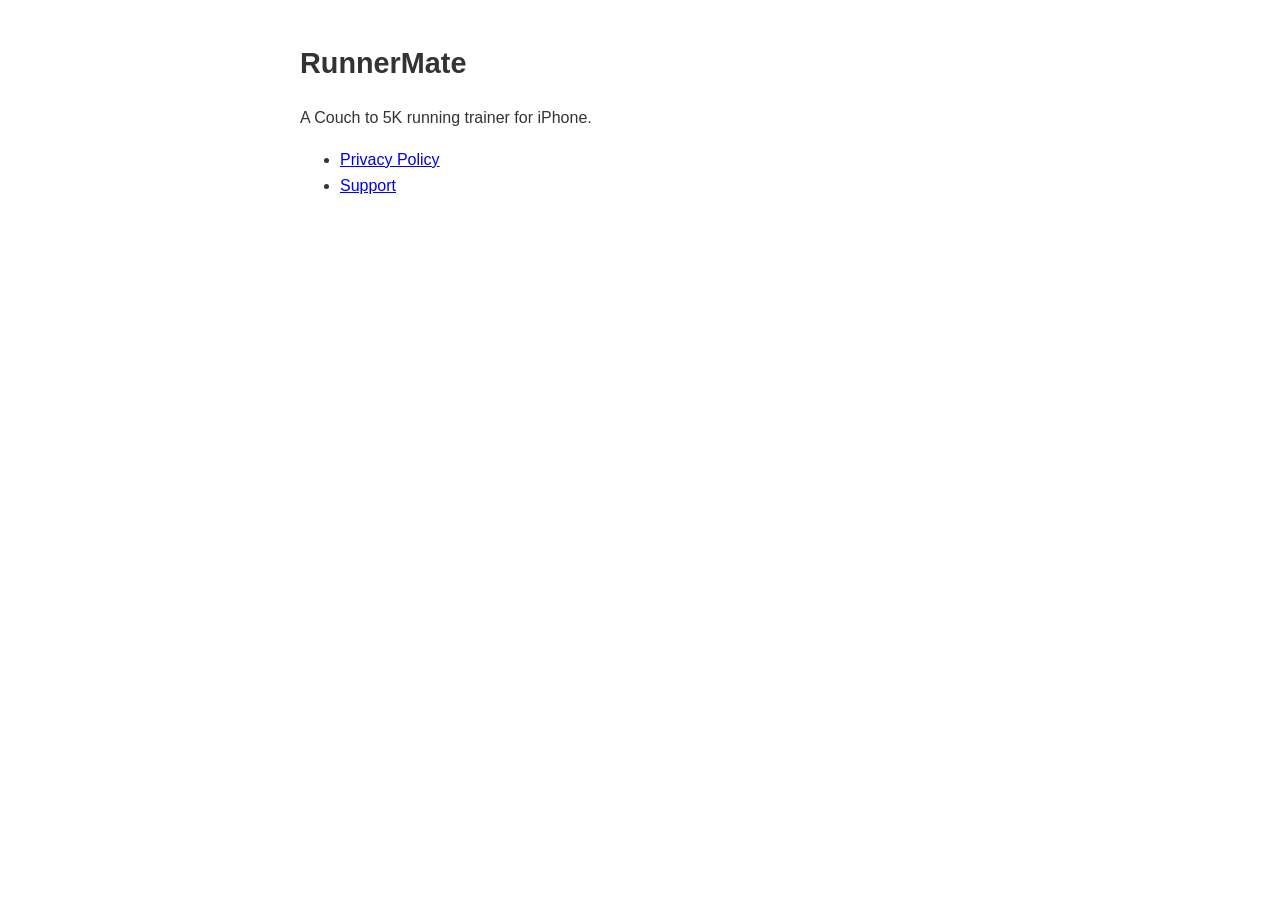
==== index.html @ 32464c98 "Add site pages, app-ads.txt, and CNAME for r.ac.nz Privacy policy and support pages copied from the " ====
<!DOCTYPE html>
<html lang="en">
<head>
  <meta charset="UTF-8">
  <meta name="viewport" content="width=device-width, initial-scale=1">
  <title>RunnerMate</title>
  <style>
    body { font-family: -apple-system, sans-serif; max-width: 680px; margin: 40px auto; padding: 0 20px; line-height: 1.6; color: #333; }
    h1 { font-size: 1.8rem; }
  </style>
</head>
<body>
  <h1>RunnerMate</h1>
  <p>A Couch to 5K running trainer for iPhone.</p>
  <ul>
    <li><a href="privacy-policy.html">Privacy Policy</a></li>
    <li><a href="support.html">Support</a></li>
  </ul>
</body>
</html>
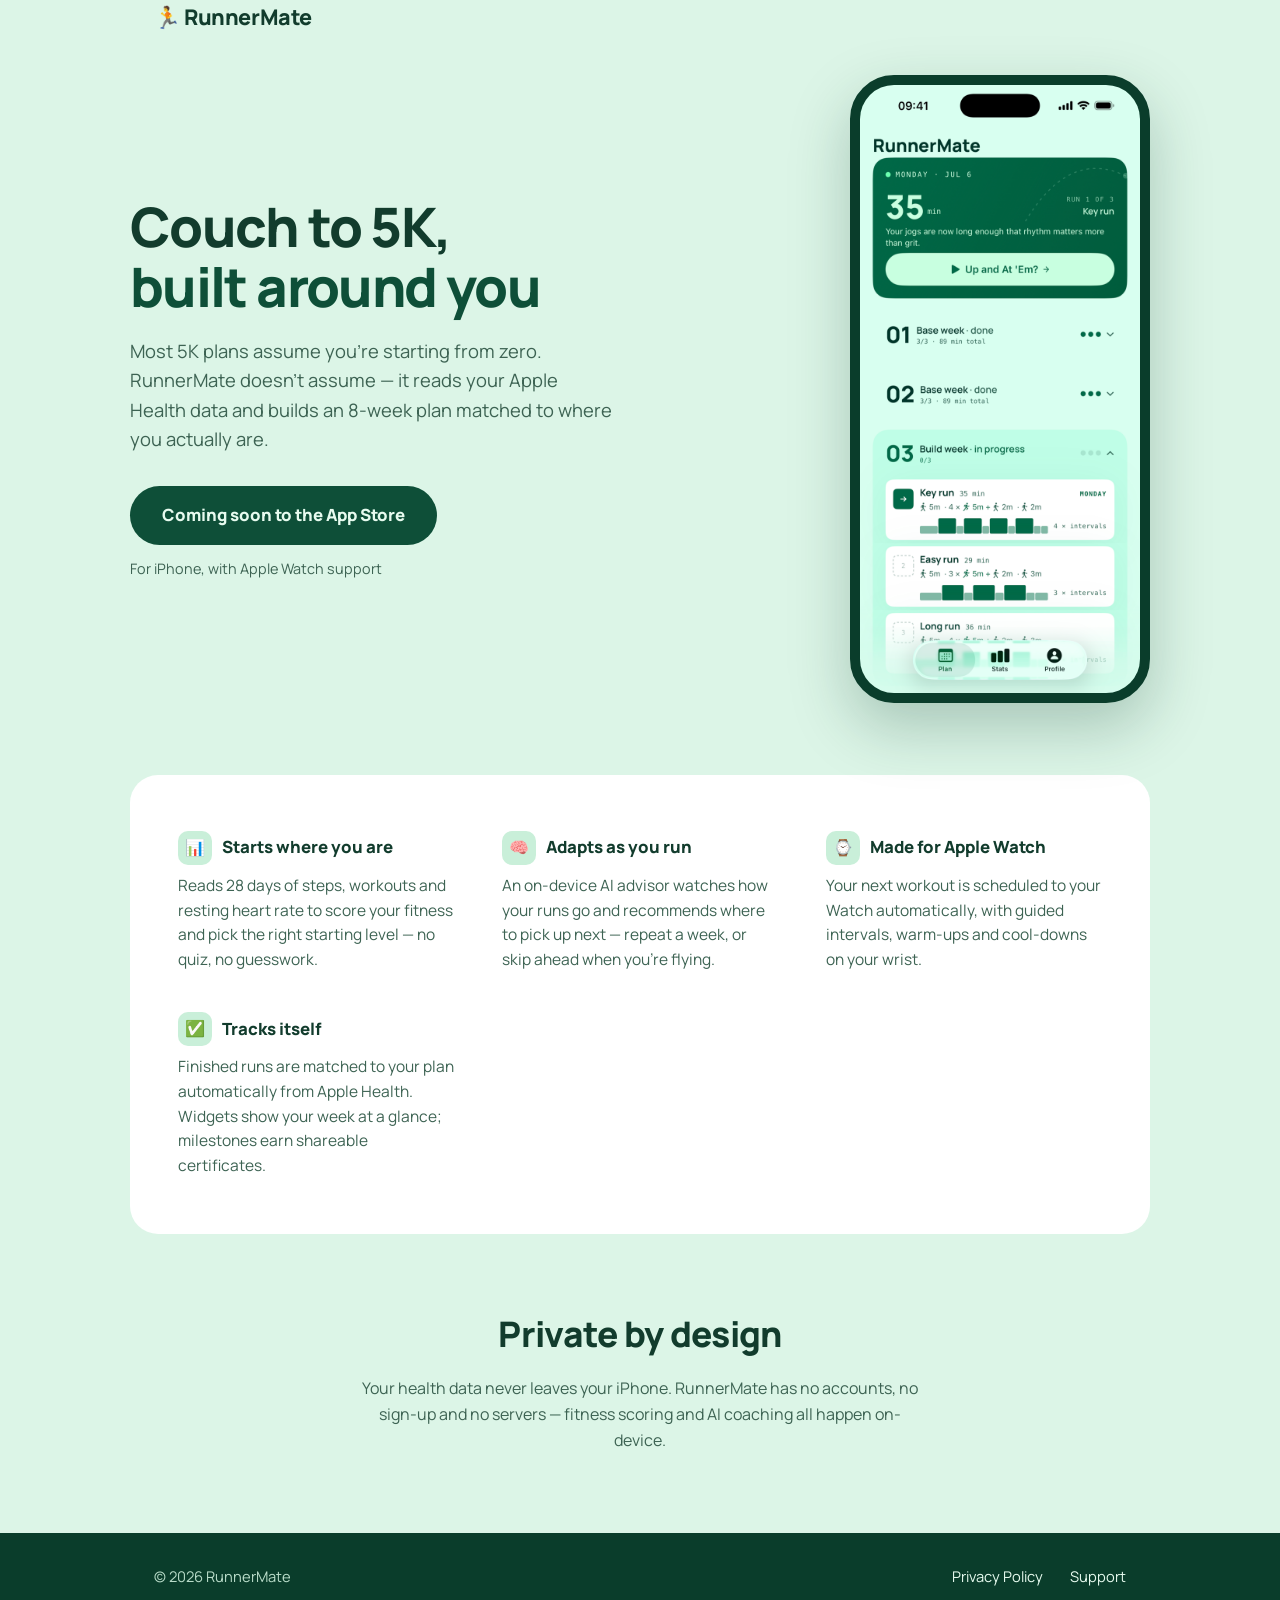
==== commit c690cb4d: "Replace placeholder index with landing page Hero with app screenshot in a phone frame, feature grid," ====
--- a/index.html
+++ b/index.html
@@ -3,18 +3,199 @@
 <head>
   <meta charset="UTF-8">
   <meta name="viewport" content="width=device-width, initial-scale=1">
-  <title>RunnerMate</title>
+  <title>RunnerMate — Couch to 5K, built around you</title>
+  <meta name="description" content="RunnerMate reads your Apple Health data and builds an 8-week Couch to 5K plan matched to your current fitness. Private by design — no accounts, no servers.">
+  <link rel="preconnect" href="https://fonts.googleapis.com">
+  <link rel="preconnect" href="https://fonts.gstatic.com" crossorigin>
+  <link href="https://fonts.googleapis.com/css2?family=Manrope:wght@400;600;800&display=swap" rel="stylesheet">
   <style>
-    body { font-family: -apple-system, sans-serif; max-width: 680px; margin: 40px auto; padding: 0 20px; line-height: 1.6; color: #333; }
-    h1 { font-size: 1.8rem; }
+    :root {
+      --mint: #dcf5e7;
+      --mint-deep: #c9efd9;
+      --green: #0e4f38;
+      --green-dark: #0a3d2b;
+      --ink: #123c2d;
+      --ink-soft: #3d6353;
+      --card: #ffffff;
+    }
+    * { margin: 0; padding: 0; box-sizing: border-box; }
+    body {
+      font-family: 'Manrope', -apple-system, sans-serif;
+      background: var(--mint);
+      color: var(--ink);
+      line-height: 1.6;
+    }
+    .wrap { max-width: 1020px; margin: 0 auto; padding: 0 24px; }
+
+    header { padding: 28px 0; }
+    .brand { font-weight: 800; font-size: 1.35rem; letter-spacing: -0.02em; }
+
+    .hero {
+      display: flex;
+      align-items: center;
+      gap: 48px;
+      padding: 40px 0 72px;
+      flex-wrap: wrap;
+    }
+    .hero-copy { flex: 1 1 380px; }
+    .hero h1 {
+      font-size: clamp(2.2rem, 5vw, 3.4rem);
+      font-weight: 800;
+      letter-spacing: -0.03em;
+      line-height: 1.1;
+      margin-bottom: 20px;
+    }
+    .hero h1 em { font-style: normal; color: var(--green); }
+    .hero p.lead {
+      font-size: 1.15rem;
+      color: var(--ink-soft);
+      margin-bottom: 32px;
+      max-width: 44ch;
+    }
+    .cta {
+      display: inline-block;
+      background: var(--green);
+      color: #e7fbef;
+      font-weight: 800;
+      font-size: 1.05rem;
+      padding: 16px 32px;
+      border-radius: 999px;
+      text-decoration: none;
+      transition: background 0.15s;
+    }
+    .cta:hover { background: var(--green-dark); }
+    .cta-note { display: block; margin-top: 12px; font-size: 0.9rem; color: var(--ink-soft); }
+
+    .phone {
+      flex: 0 1 300px;
+      margin: 0 auto;
+      border-radius: 44px;
+      border: 10px solid var(--green-dark);
+      overflow: hidden;
+      box-shadow: 0 24px 60px rgba(10, 61, 43, 0.25);
+      background: var(--green-dark);
+    }
+    .phone img { display: block; width: 100%; height: auto; }
+
+    .features {
+      background: var(--card);
+      border-radius: 28px;
+      padding: 56px 48px;
+      margin-bottom: 72px;
+      display: grid;
+      grid-template-columns: repeat(auto-fit, minmax(240px, 1fr));
+      gap: 40px 48px;
+    }
+    .feature h3 {
+      font-size: 1.05rem;
+      font-weight: 800;
+      margin-bottom: 8px;
+      display: flex;
+      align-items: center;
+      gap: 10px;
+    }
+    .feature .dot {
+      width: 34px; height: 34px;
+      border-radius: 10px;
+      background: var(--mint-deep);
+      display: inline-flex;
+      align-items: center;
+      justify-content: center;
+      font-size: 1rem;
+      flex-shrink: 0;
+    }
+    .feature p { color: var(--ink-soft); font-size: 0.97rem; }
+
+    .privacy {
+      text-align: center;
+      padding: 0 0 80px;
+    }
+    .privacy h2 {
+      font-size: clamp(1.6rem, 3.5vw, 2.2rem);
+      font-weight: 800;
+      letter-spacing: -0.02em;
+      margin-bottom: 14px;
+    }
+    .privacy p {
+      color: var(--ink-soft);
+      max-width: 56ch;
+      margin: 0 auto;
+    }
+
+    footer {
+      background: var(--green-dark);
+      color: #b9dcc9;
+      padding: 32px 0;
+      font-size: 0.92rem;
+    }
+    footer .wrap {
+      display: flex;
+      justify-content: space-between;
+      align-items: center;
+      flex-wrap: wrap;
+      gap: 12px;
+    }
+    footer a { color: #e7fbef; text-decoration: none; margin-left: 24px; }
+    footer a:first-child { margin-left: 0; }
+    footer a:hover { text-decoration: underline; }
+
+    @media (max-width: 640px) {
+      .features { padding: 40px 28px; }
+      .hero { padding-bottom: 56px; }
+    }
   </style>
 </head>
 <body>
-  <h1>RunnerMate</h1>
-  <p>A Couch to 5K running trainer for iPhone.</p>
-  <ul>
-    <li><a href="privacy-policy.html">Privacy Policy</a></li>
-    <li><a href="support.html">Support</a></li>
-  </ul>
+  <header class="wrap">
+    <div class="brand">🏃 RunnerMate</div>
+  </header>
+
+  <main>
+    <section class="hero wrap">
+      <div class="hero-copy">
+        <h1>Couch to 5K,<br><em>built around you</em></h1>
+        <p class="lead">Most 5K plans assume you're starting from zero. RunnerMate doesn't assume — it reads your Apple Health data and builds an 8-week plan matched to where you actually are.</p>
+        <a class="cta" href="#">Coming soon to the App&nbsp;Store</a>
+        <span class="cta-note">For iPhone, with Apple Watch support</span>
+      </div>
+      <div class="phone">
+        <img src="screenshot-plan.png" alt="RunnerMate plan screen showing an 8-week training plan with the next 35-minute key run" width="720" height="1564">
+      </div>
+    </section>
+
+    <section class="features wrap">
+      <div class="feature">
+        <h3><span class="dot">📊</span>Starts where you are</h3>
+        <p>Reads 28 days of steps, workouts and resting heart rate to score your fitness and pick the right starting level — no quiz, no guesswork.</p>
+      </div>
+      <div class="feature">
+        <h3><span class="dot">🧠</span>Adapts as you run</h3>
+        <p>An on-device AI advisor watches how your runs go and recommends where to pick up next — repeat a week, or skip ahead when you're flying.</p>
+      </div>
+      <div class="feature">
+        <h3><span class="dot">⌚</span>Made for Apple Watch</h3>
+        <p>Your next workout is scheduled to your Watch automatically, with guided intervals, warm-ups and cool-downs on your wrist.</p>
+      </div>
+      <div class="feature">
+        <h3><span class="dot">✅</span>Tracks itself</h3>
+        <p>Finished runs are matched to your plan automatically from Apple Health. Widgets show your week at a glance; milestones earn shareable certificates.</p>
+      </div>
+    </section>
+
+    <section class="privacy wrap">
+      <h2>Private by design</h2>
+      <p>Your health data never leaves your iPhone. RunnerMate has no accounts, no sign-up and no servers — fitness scoring and AI coaching all happen on-device.</p>
+    </section>
+  </main>
+
+  <footer>
+    <div class="wrap">
+      <span>© 2026 RunnerMate</span>
+      <span>
+        <a href="privacy-policy.html">Privacy Policy</a>
+        <a href="support.html">Support</a>
+      </span>
+    </div>
+  </footer>
 </body>
 </html>
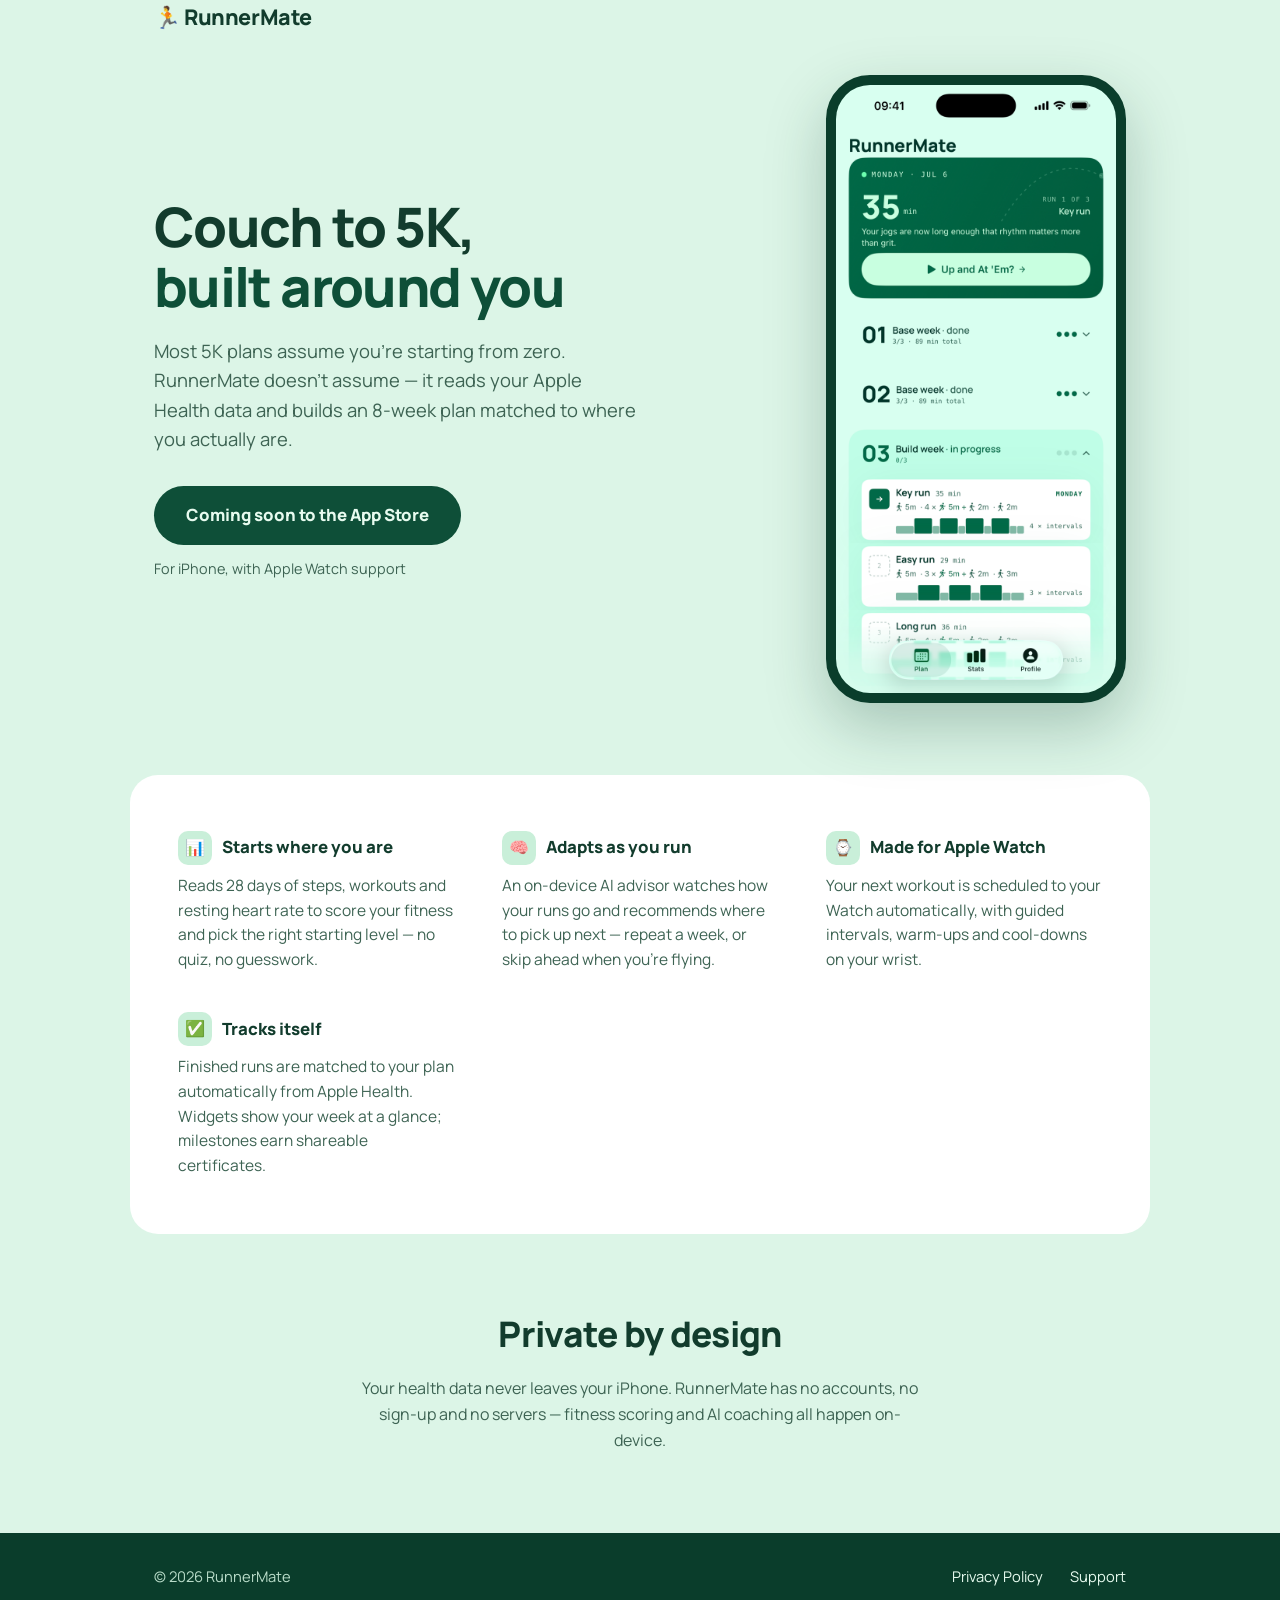
==== commit 60d22105: "Fix hero and privacy sections clobbering wrap padding Three-value padding shorthand zeroed the horiz" ====
--- a/index.html
+++ b/index.html
@@ -34,7 +34,7 @@
       display: flex;
       align-items: center;
       gap: 48px;
-      padding: 40px 0 72px;
+      padding-block: 40px 72px;
       flex-wrap: wrap;
     }
     .hero-copy { flex: 1 1 380px; }
@@ -108,7 +108,7 @@
 
     .privacy {
       text-align: center;
-      padding: 0 0 80px;
+      padding-bottom: 80px;
     }
     .privacy h2 {
       font-size: clamp(1.6rem, 3.5vw, 2.2rem);
@@ -141,7 +141,7 @@
 
     @media (max-width: 640px) {
       .features { padding: 40px 28px; }
-      .hero { padding-bottom: 56px; }
+      .hero { padding-block: 24px 56px; }
     }
   </style>
 </head>
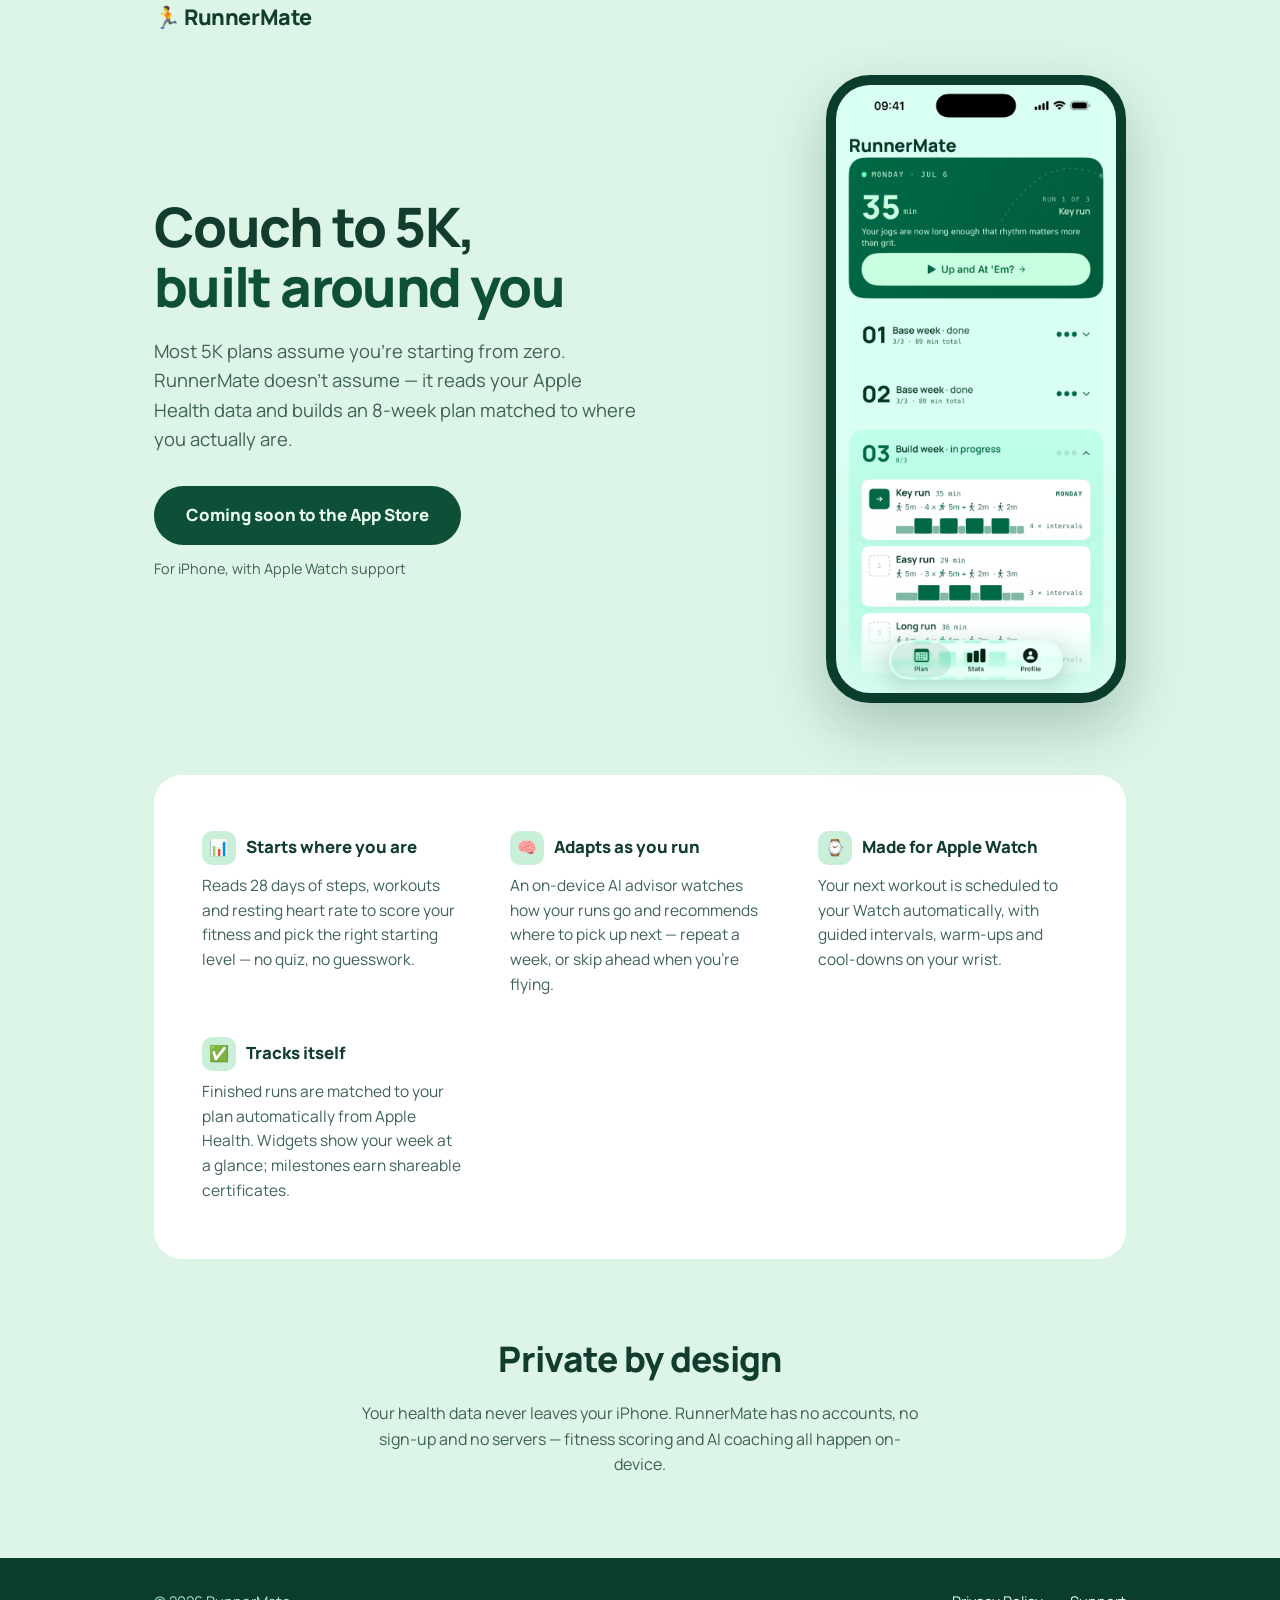
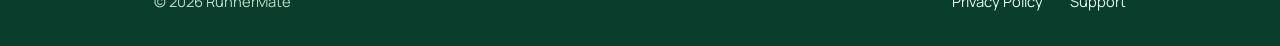
==== commit 3aefff35: "Fix features card spanning full viewport width The card's own padding rule replaced the .wrap gutter" ====
--- a/index.html
+++ b/index.html
@@ -163,7 +163,8 @@
       </div>
     </section>
 
-    <section class="features wrap">
+    <section class="wrap" id="features">
+      <div class="features">
       <div class="feature">
         <h3><span class="dot">📊</span>Starts where you are</h3>
         <p>Reads 28 days of steps, workouts and resting heart rate to score your fitness and pick the right starting level — no quiz, no guesswork.</p>
@@ -179,6 +180,7 @@
       <div class="feature">
         <h3><span class="dot">✅</span>Tracks itself</h3>
         <p>Finished runs are matched to your plan automatically from Apple Health. Widgets show your week at a glance; milestones earn shareable certificates.</p>
+      </div>
       </div>
     </section>
 
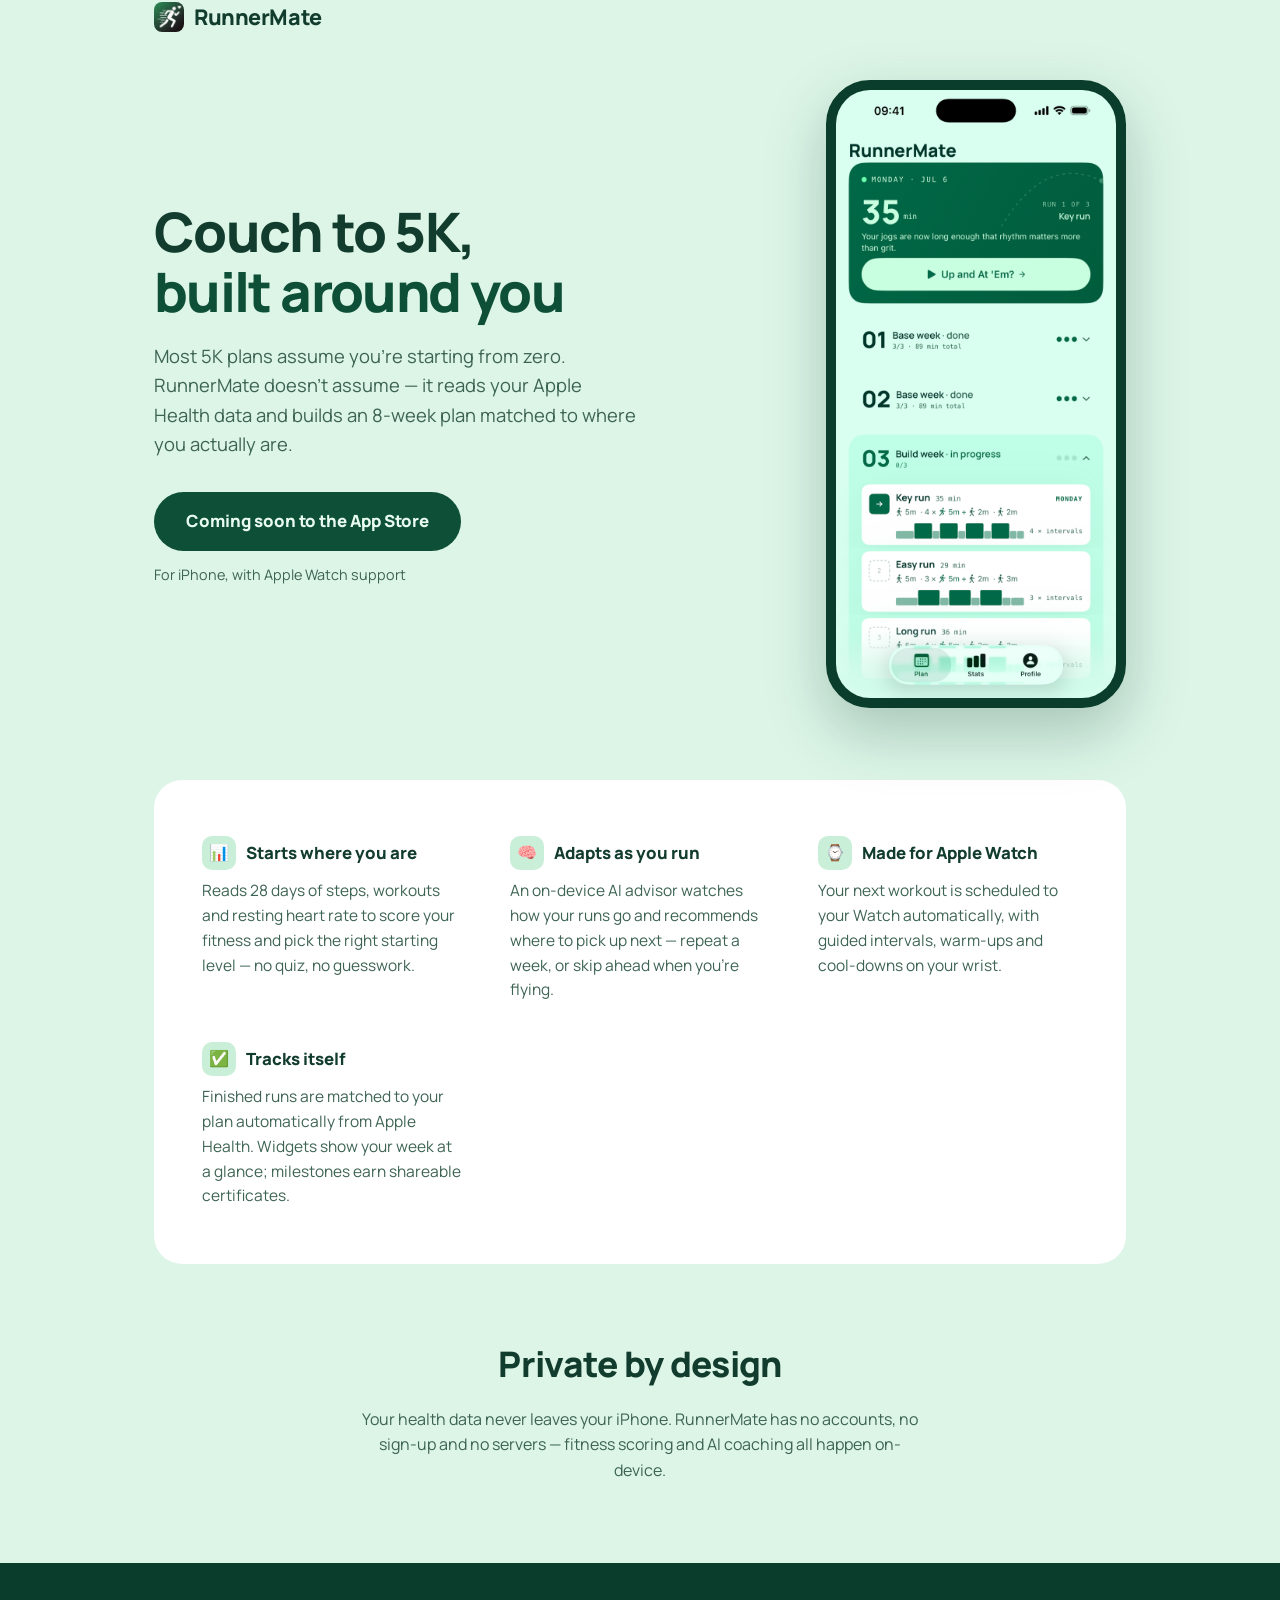
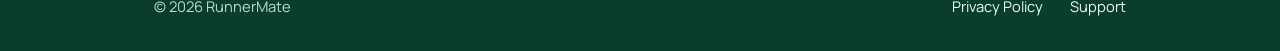
==== commit 8efdb905: "Use app icon in header, fix CTA contrast, add card top margin Replaces the runner emoji with the rea" ====
--- a/index.html
+++ b/index.html
@@ -5,6 +5,7 @@
   <meta name="viewport" content="width=device-width, initial-scale=1">
   <title>RunnerMate — Couch to 5K, built around you</title>
   <meta name="description" content="RunnerMate reads your Apple Health data and builds an 8-week Couch to 5K plan matched to your current fitness. Private by design — no accounts, no servers.">
+  <link rel="icon" type="image/png" href="icon.png">
   <link rel="preconnect" href="https://fonts.googleapis.com">
   <link rel="preconnect" href="https://fonts.gstatic.com" crossorigin>
   <link href="https://fonts.googleapis.com/css2?family=Manrope:wght@400;600;800&display=swap" rel="stylesheet">
@@ -28,7 +29,8 @@
     .wrap { max-width: 1020px; margin: 0 auto; padding: 0 24px; }
 
     header { padding: 28px 0; }
-    .brand { font-weight: 800; font-size: 1.35rem; letter-spacing: -0.02em; }
+    .brand { font-weight: 800; font-size: 1.35rem; letter-spacing: -0.02em; display: inline-flex; align-items: center; gap: 10px; }
+    .brand img { width: 30px; height: 30px; border-radius: 8px; }
 
     .hero {
       display: flex;
@@ -147,7 +149,7 @@
 </head>
 <body>
   <header class="wrap">
-    <div class="brand">🏃 RunnerMate</div>
+    <div class="brand"><img src="icon.png" alt=""> RunnerMate</div>
   </header>
 
   <main>
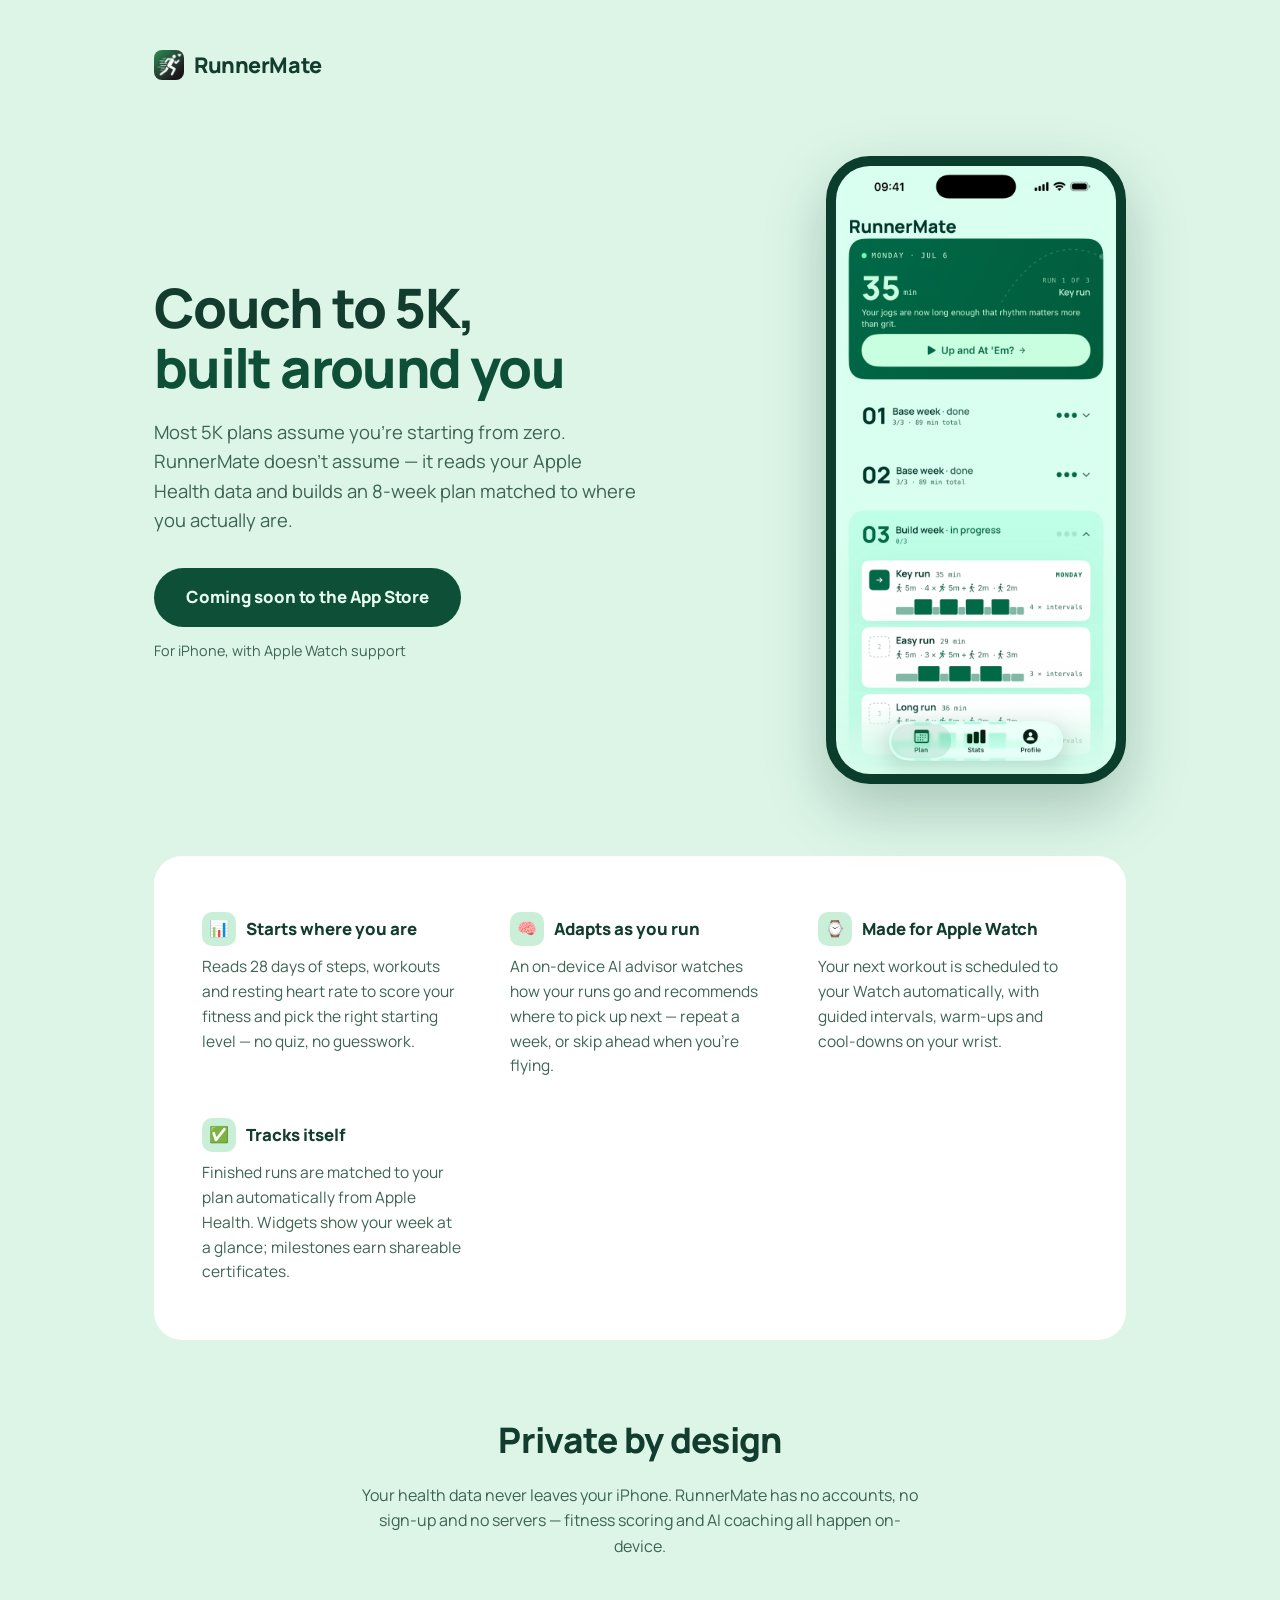
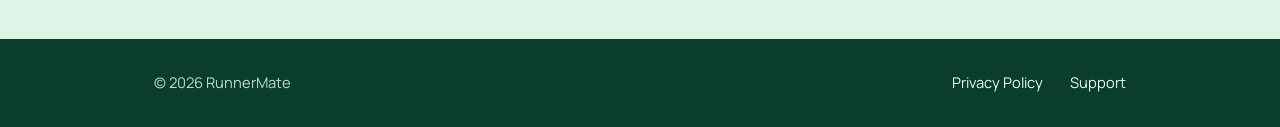
==== commit b998acad: "Share common styles via site.css, fix header padding The header's top padding never applied because " ====
--- a/index.html
+++ b/index.html
@@ -9,29 +9,8 @@
   <link rel="preconnect" href="https://fonts.googleapis.com">
   <link rel="preconnect" href="https://fonts.gstatic.com" crossorigin>
   <link href="https://fonts.googleapis.com/css2?family=Manrope:wght@400;600;800&display=swap" rel="stylesheet">
+  <link rel="stylesheet" href="site.css">
   <style>
-    :root {
-      --mint: #dcf5e7;
-      --mint-deep: #c9efd9;
-      --green: #0e4f38;
-      --green-dark: #0a3d2b;
-      --ink: #123c2d;
-      --ink-soft: #3d6353;
-      --card: #ffffff;
-    }
-    * { margin: 0; padding: 0; box-sizing: border-box; }
-    body {
-      font-family: 'Manrope', -apple-system, sans-serif;
-      background: var(--mint);
-      color: var(--ink);
-      line-height: 1.6;
-    }
-    .wrap { max-width: 1020px; margin: 0 auto; padding: 0 24px; }
-
-    header { padding: 28px 0; }
-    .brand { font-weight: 800; font-size: 1.35rem; letter-spacing: -0.02em; display: inline-flex; align-items: center; gap: 10px; }
-    .brand img { width: 30px; height: 30px; border-radius: 8px; }
-
     .hero {
       display: flex;
       align-items: center;
@@ -54,18 +33,7 @@
       margin-bottom: 32px;
       max-width: 44ch;
     }
-    .cta {
-      display: inline-block;
-      background: var(--green);
-      color: #e7fbef;
-      font-weight: 800;
-      font-size: 1.05rem;
-      padding: 16px 32px;
-      border-radius: 999px;
-      text-decoration: none;
-      transition: background 0.15s;
-    }
-    .cta:hover { background: var(--green-dark); }
+    .hero .cta { font-size: 1.05rem; padding: 16px 32px; }
     .cta-note { display: block; margin-top: 12px; font-size: 0.9rem; color: var(--ink-soft); }
 
     .phone {
@@ -123,23 +91,6 @@
       max-width: 56ch;
       margin: 0 auto;
     }
-
-    footer {
-      background: var(--green-dark);
-      color: #b9dcc9;
-      padding: 32px 0;
-      font-size: 0.92rem;
-    }
-    footer .wrap {
-      display: flex;
-      justify-content: space-between;
-      align-items: center;
-      flex-wrap: wrap;
-      gap: 12px;
-    }
-    footer a { color: #e7fbef; text-decoration: none; margin-left: 24px; }
-    footer a:first-child { margin-left: 0; }
-    footer a:hover { text-decoration: underline; }
 
     @media (max-width: 640px) {
       .features { padding: 40px 28px; }
--- a/site.css
+++ b/site.css
@@ -0,0 +1,100 @@
+:root {
+  --mint: #dcf5e7;
+  --mint-deep: #c9efd9;
+  --green: #0e4f38;
+  --green-dark: #0a3d2b;
+  --ink: #123c2d;
+  --ink-soft: #3d6353;
+  --card: #ffffff;
+}
+* { margin: 0; padding: 0; box-sizing: border-box; }
+body {
+  font-family: 'Manrope', -apple-system, sans-serif;
+  background: var(--mint);
+  color: var(--ink);
+  line-height: 1.6;
+}
+.wrap { max-width: 1020px; margin: 0 auto; padding: 0 24px; }
+
+header.wrap { padding: 48px 24px 28px; }
+.brand {
+  font-weight: 800;
+  font-size: 1.35rem;
+  letter-spacing: -0.02em;
+  color: var(--ink);
+  text-decoration: none;
+  display: inline-flex;
+  align-items: center;
+  gap: 10px;
+}
+.brand img {
+  width: 30px;
+  height: 30px;
+  border-radius: 8px;
+}
+
+.cta {
+  display: inline-block;
+  background: var(--green);
+  color: #e7fbef;
+  font-weight: 800;
+  padding: 13px 26px;
+  border-radius: 999px;
+  text-decoration: none;
+  transition: background 0.15s;
+}
+.cta:hover { background: var(--green-dark); }
+
+main.card {
+  background: var(--card);
+  border-radius: 28px;
+  padding: 48px;
+  margin: 24px auto 72px;
+  max-width: 720px;
+}
+main.card h1 {
+  font-size: clamp(1.7rem, 4vw, 2.2rem);
+  font-weight: 800;
+  letter-spacing: -0.02em;
+  line-height: 1.2;
+  margin-bottom: 8px;
+}
+main.card h2 {
+  font-size: 1.15rem;
+  font-weight: 800;
+  margin: 2rem 0 0.5rem;
+  color: var(--green);
+}
+main.card h3 {
+  font-size: 1rem;
+  font-weight: 800;
+  margin: 1.4rem 0 0.3rem;
+}
+main.card p, main.card li { color: var(--ink-soft); }
+main.card ul { padding-left: 1.3rem; margin: 0.5rem 0; }
+main.card a { color: var(--green); font-weight: 600; }
+.meta { font-size: 0.9rem; }
+
+/* main.card a is more specific than .cta, so restate the button color */
+main.card a.cta { color: #e7fbef; margin-top: 0.6rem; }
+
+footer {
+  background: var(--green-dark);
+  color: #b9dcc9;
+  padding: 32px 0;
+  font-size: 0.92rem;
+}
+footer .wrap {
+  display: flex;
+  justify-content: space-between;
+  align-items: center;
+  flex-wrap: wrap;
+  gap: 12px;
+}
+footer a { color: #e7fbef; text-decoration: none; margin-left: 24px; }
+footer a:first-child { margin-left: 0; }
+footer a:hover { text-decoration: underline; }
+
+@media (max-width: 640px) {
+  main.card { padding: 32px 24px; }
+}
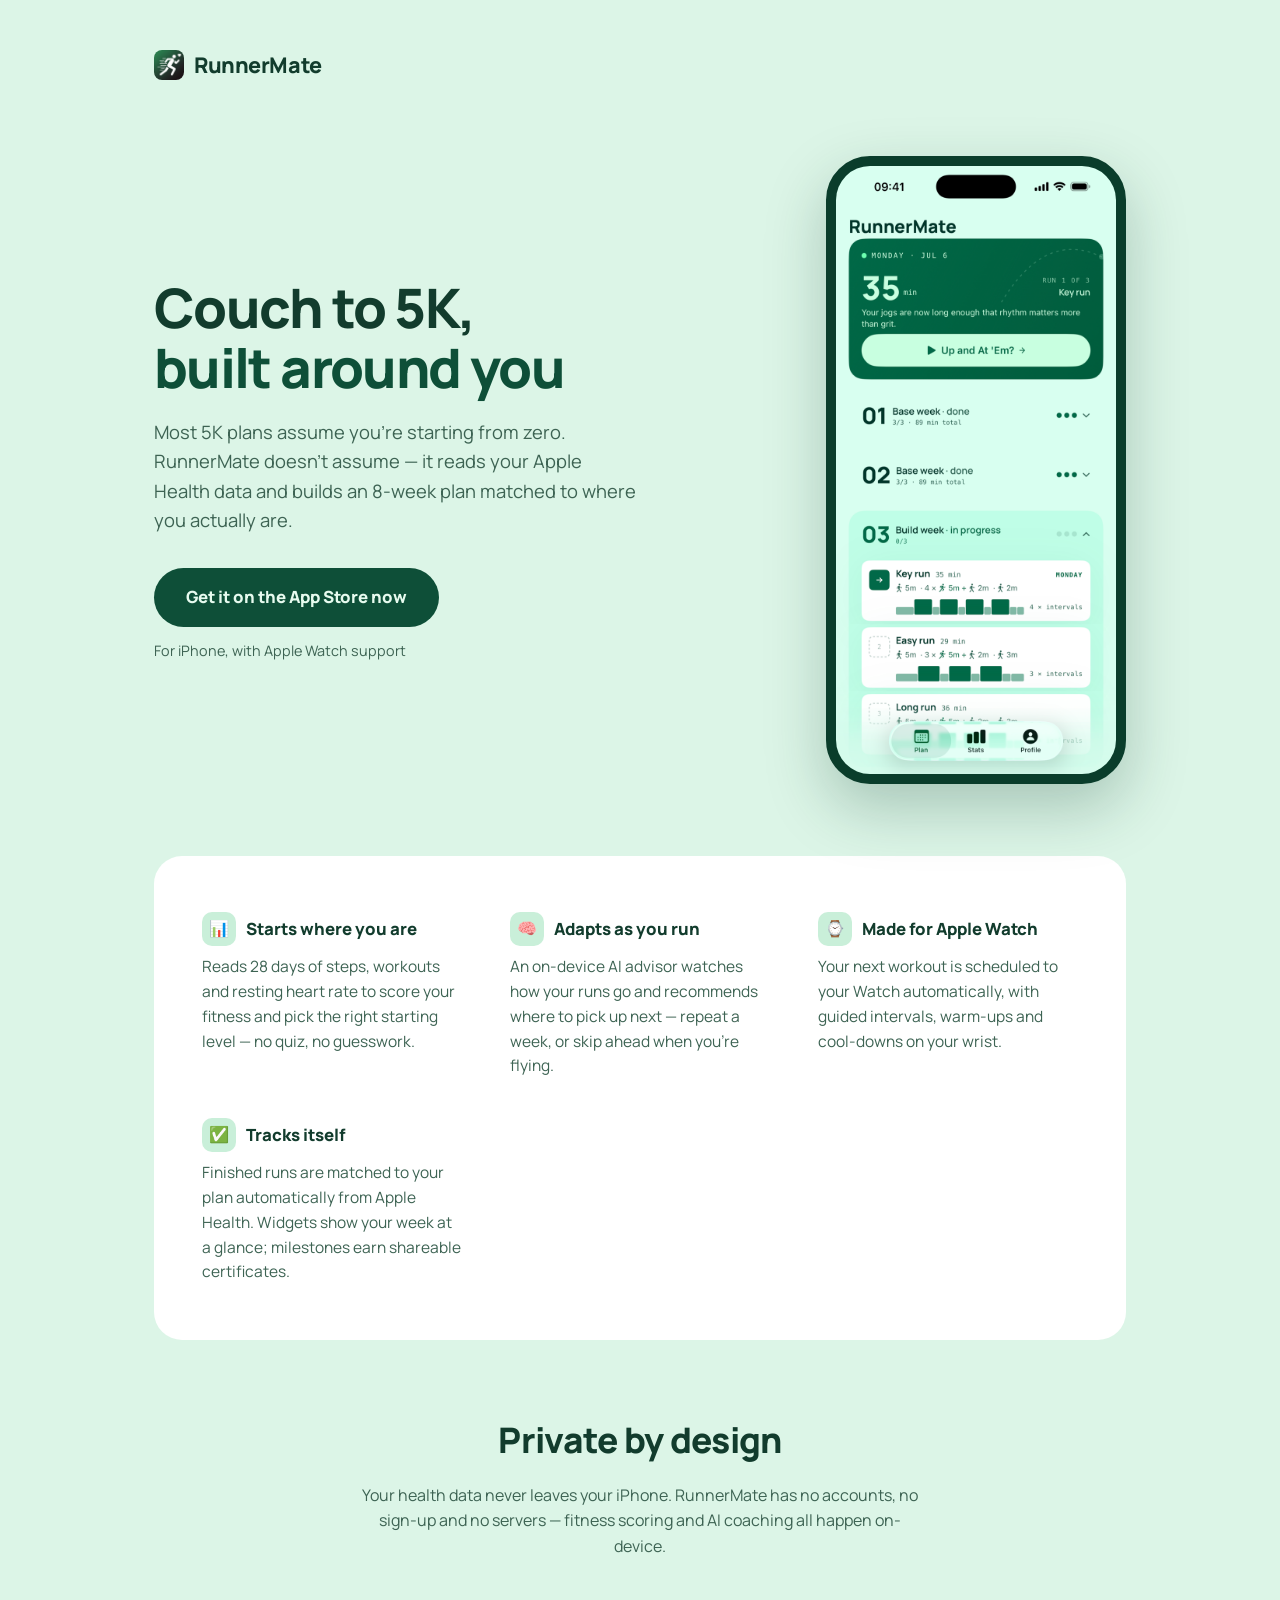
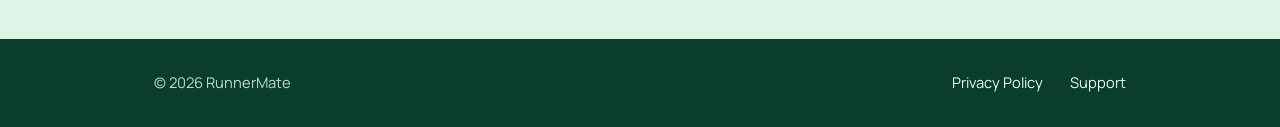
==== commit 97684a4b: "Update App Store link in index.html" ====
--- a/index.html
+++ b/index.html
@@ -108,7 +108,7 @@
       <div class="hero-copy">
         <h1>Couch to 5K,<br><em>built around you</em></h1>
         <p class="lead">Most 5K plans assume you're starting from zero. RunnerMate doesn't assume — it reads your Apple Health data and builds an 8-week plan matched to where you actually are.</p>
-        <a class="cta" href="#">Coming soon to the App&nbsp;Store</a>
+        <a class="cta" href="https://apps.apple.com/nz/app/runnermate/id6763813776">Get it on the App&nbsp;Store now</a>
         <span class="cta-note">For iPhone, with Apple Watch support</span>
       </div>
       <div class="phone">
